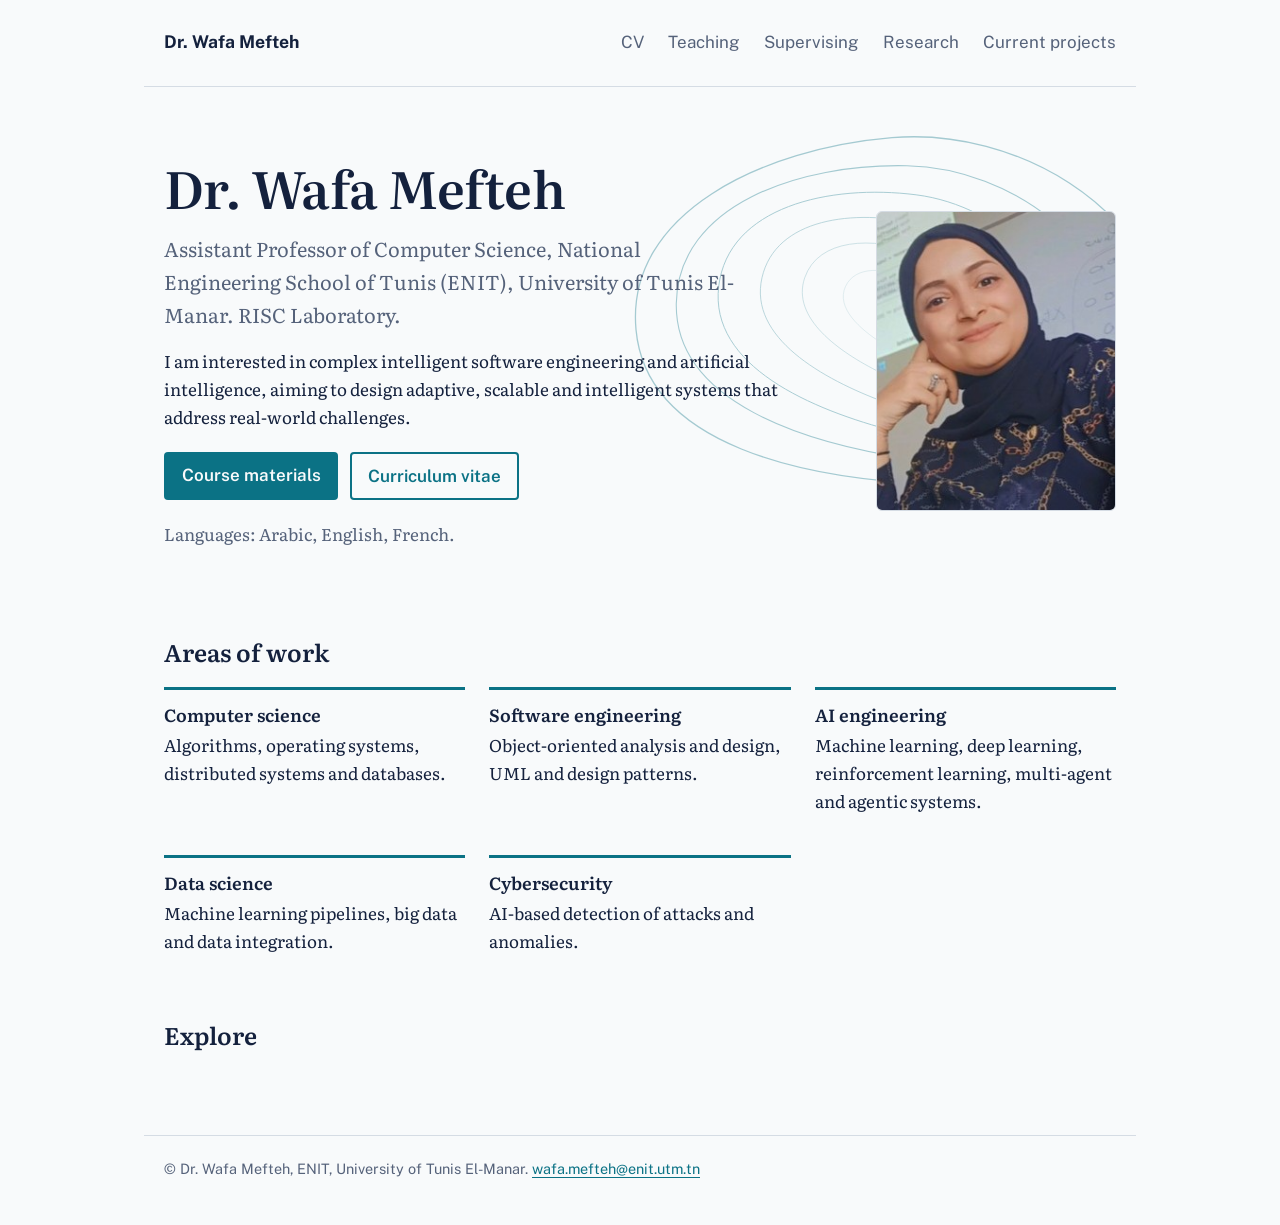
==== index.html @ ab9cebcf "Update index.html" ====
<!doctype html>
<html lang="en"><head><meta charset="utf-8"><meta name="viewport" content="width=device-width, initial-scale=1">
<title>Home | Dr. Wafa Mefteh</title><meta name="description" content="Lecturer and researcher in computer science and artificial intelligence at ENIT.">
<link rel="preconnect" href="https://fonts.googleapis.com"><link rel="preconnect" href="https://fonts.gstatic.com" crossorigin>
<link href="https://fonts.googleapis.com/css2?family=Literata:ital,wght@0,400;0,600;1,400&family=Public+Sans:wght@400;600;700&display=swap" rel="stylesheet">
<link rel="stylesheet" href="style.css"></head><body>
<header class="site-header"><a class="brand" href="index.html">Dr. Wafa Mefteh</a><nav aria-label="Main"><a href="cv.html">CV</a><a href="teaching.html">Teaching</a><a href="supervising.html">Supervising</a><a href="research.html">Research</a><a href="projects.html">Current projects</a></nav></header><main>
<section class="hero"><svg class="contours" viewBox="0 0 600 400" aria-hidden="true"><g id="c"><path d="M300 40C420 30 540 110 550 200C560 300 460 370 340 365C220 360 70 330 60 220C50 110 180 50 300 40Z"/></g><use href="#c" transform="translate(300 200) scale(0.84) rotate(6) translate(-300 -200)"/><use href="#c" transform="translate(300 200) scale(0.68) rotate(12) translate(-300 -200)"/><use href="#c" transform="translate(300 200) scale(0.52) rotate(18) translate(-300 -200)"/><use href="#c" transform="translate(300 200) scale(0.36) rotate(24) translate(-300 -200)"/><use href="#c" transform="translate(300 200) scale(0.2) rotate(30) translate(-300 -200)"/></svg><div class="hero-grid"><div>
<h1>Dr. Wafa Mefteh</h1>
<p class="lead">Assistant Professor of Computer Science, National Engineering School of Tunis (ENIT), University of Tunis El-Manar. RISC Laboratory.</p>
<p class="prose">I am interested in complex intelligent software engineering and artificial intelligence, aiming to design adaptive, scalable and intelligent systems that address real-world challenges.</p>
<div class="actions"><a class="button" href="teaching.html">Course materials</a><a class="button secondary" href="cv.html">Curriculum vitae</a></div>
<p class="muted">Languages: Arabic, English, French.</p></div>
<figure class="portrait"><img src="assets/photo.jpg" alt="Portrait of Dr. Wafa Mefteh" width="253" height="316"></figure></div></section>
<h2>Areas of work</h2><div class="themes"><div><h3>Computer science</h3><p>Algorithms, operating systems, distributed systems and databases.</p></div><div><h3>Software engineering</h3><p>Object-oriented analysis and design, UML and design patterns.</p></div><div><h3>AI engineering</h3><p>Machine learning, deep learning, reinforcement learning, multi-agent and agentic systems.</p></div><div><h3>Data science</h3><p>Machine learning pipelines, big data and data integration.</p></div><div><h3>Cybersecurity</h3><p>AI-based detection of attacks and anomalies.</p></div></div>
<h2>Explore</h2>
</main><footer>© Dr. Wafa Mefteh, ENIT, University of Tunis El-Manar. <a href="mailto:wafa.mefteh@enit.utm.tn">wafa.mefteh@enit.utm.tn</a></footer></body></html>
---- style.css ----
:root{--bg:#F8FAFB;--ink:#14213D;--muted:#55627A;--line:#D5DCE4;--accent:#0B7285;--soft:#E3F1F4}
@media (prefers-color-scheme:dark){:root{--bg:#0F1724;--ink:#E6ECF4;--muted:#9AA7BC;--line:#26324A;--accent:#5CC4D6;--soft:#16283A}}
*{box-sizing:border-box}
html{scroll-padding-top:4rem}
body{margin:0;background:var(--bg);color:var(--ink);font:1.0625rem/1.65 "Literata",Georgia,serif}
a{color:var(--accent);text-underline-offset:.2em}
a:focus-visible{outline:3px solid var(--accent);outline-offset:3px;border-radius:2px}
.site-header{display:flex;flex-wrap:wrap;gap:.5rem 2rem;justify-content:space-between;align-items:baseline;max-width:62rem;margin:0 auto;padding:1.5rem 1.25rem;border-bottom:1px solid var(--line);font-family:"Public Sans",system-ui,sans-serif}
.brand{font-weight:700;font-size:1.1rem;color:var(--ink);text-decoration:none}
nav{display:flex;gap:1.5rem}
nav a{color:var(--muted);text-decoration:none;padding:.25rem 0;border-bottom:2px solid transparent}
nav a:hover{color:var(--ink)}
nav a[aria-current]{color:var(--ink);border-color:var(--accent)}
main{max-width:62rem;margin:0 auto;padding:2.5rem 1.25rem 4rem}
.prose{max-width:44rem}
h1{font-size:clamp(2rem,5vw,3.2rem);line-height:1.12;margin:0 0 1rem;font-weight:600;letter-spacing:-.01em}
h2{font-size:1.5rem;margin:2.75rem 0 1rem;font-weight:600}
h3{font-size:1.1rem;margin:0 0 .15rem;font-weight:600}
p{margin:0 0 1rem}
.lead{font-size:1.25rem;color:var(--muted);max-width:36rem}
.muted{color:var(--muted)}
.hero{position:relative;padding:2rem 0 1.5rem;overflow:hidden}
.hero .contours{position:absolute;right:-6rem;top:-2rem;width:min(40rem,95vw);height:auto;z-index:0;fill:none;stroke:var(--accent);stroke-width:1.2;opacity:.35;pointer-events:none}
.hero>*:not(svg){position:relative;z-index:1}
.entry{display:grid;grid-template-columns:8rem 1fr;gap:.25rem 1.5rem;padding:1rem 0;border-top:1px solid var(--line)}
.entry .when{font-family:"Public Sans",system-ui,sans-serif;font-size:.9rem;color:var(--muted);padding-top:.2rem}
.entry p{margin:0 0 .4rem}
.links{display:flex;flex-wrap:wrap;gap:.4rem 1.25rem;font-family:"Public Sans",system-ui,sans-serif;font-size:.95rem}
.tags{font-family:"Public Sans",system-ui,sans-serif;font-size:.85rem;color:var(--muted)}
.button{display:inline-block;font-family:"Public Sans",system-ui,sans-serif;font-weight:600;background:var(--accent);color:var(--bg);padding:.6rem 1.1rem;border-radius:4px;text-decoration:none}
.button:hover{filter:brightness(1.1)}
.note{background:var(--soft);padding:1rem 1.25rem;border-radius:4px;font-family:"Public Sans",system-ui,sans-serif;font-size:.95rem}
.themes{display:grid;grid-template-columns:repeat(auto-fit,minmax(15rem,1fr));gap:1.5rem}
.themes div{border-top:3px solid var(--accent);padding-top:.6rem}
footer{max-width:62rem;margin:0 auto;padding:1.5rem 1.25rem 3rem;border-top:1px solid var(--line);color:var(--muted);font:.9rem "Public Sans",system-ui,sans-serif}
@media (max-width:40rem){.entry{grid-template-columns:1fr}}
@media (prefers-reduced-motion:no-preference){.hero .contours{animation:drift 60s linear infinite alternate}}
@keyframes drift{to{transform:translate(-1.5rem,.75rem) rotate(2deg)}}
.hero-grid{display:grid;grid-template-columns:1fr 15rem;gap:2.5rem;align-items:center}
.portrait{margin:0;aspect-ratio:4/5;background:var(--soft);border:1px solid var(--line);border-radius:6px;overflow:hidden}
.portrait img{width:100%;height:100%;object-fit:cover;display:block}
.actions{display:flex;flex-wrap:wrap;gap:.75rem;margin:1.25rem 0}
.button.secondary{background:transparent;color:var(--accent);border:2px solid var(--accent);padding:.5rem 1rem}
@media (max-width:40rem){.hero-grid{grid-template-columns:1fr}.portrait{max-width:12rem;order:-1}}
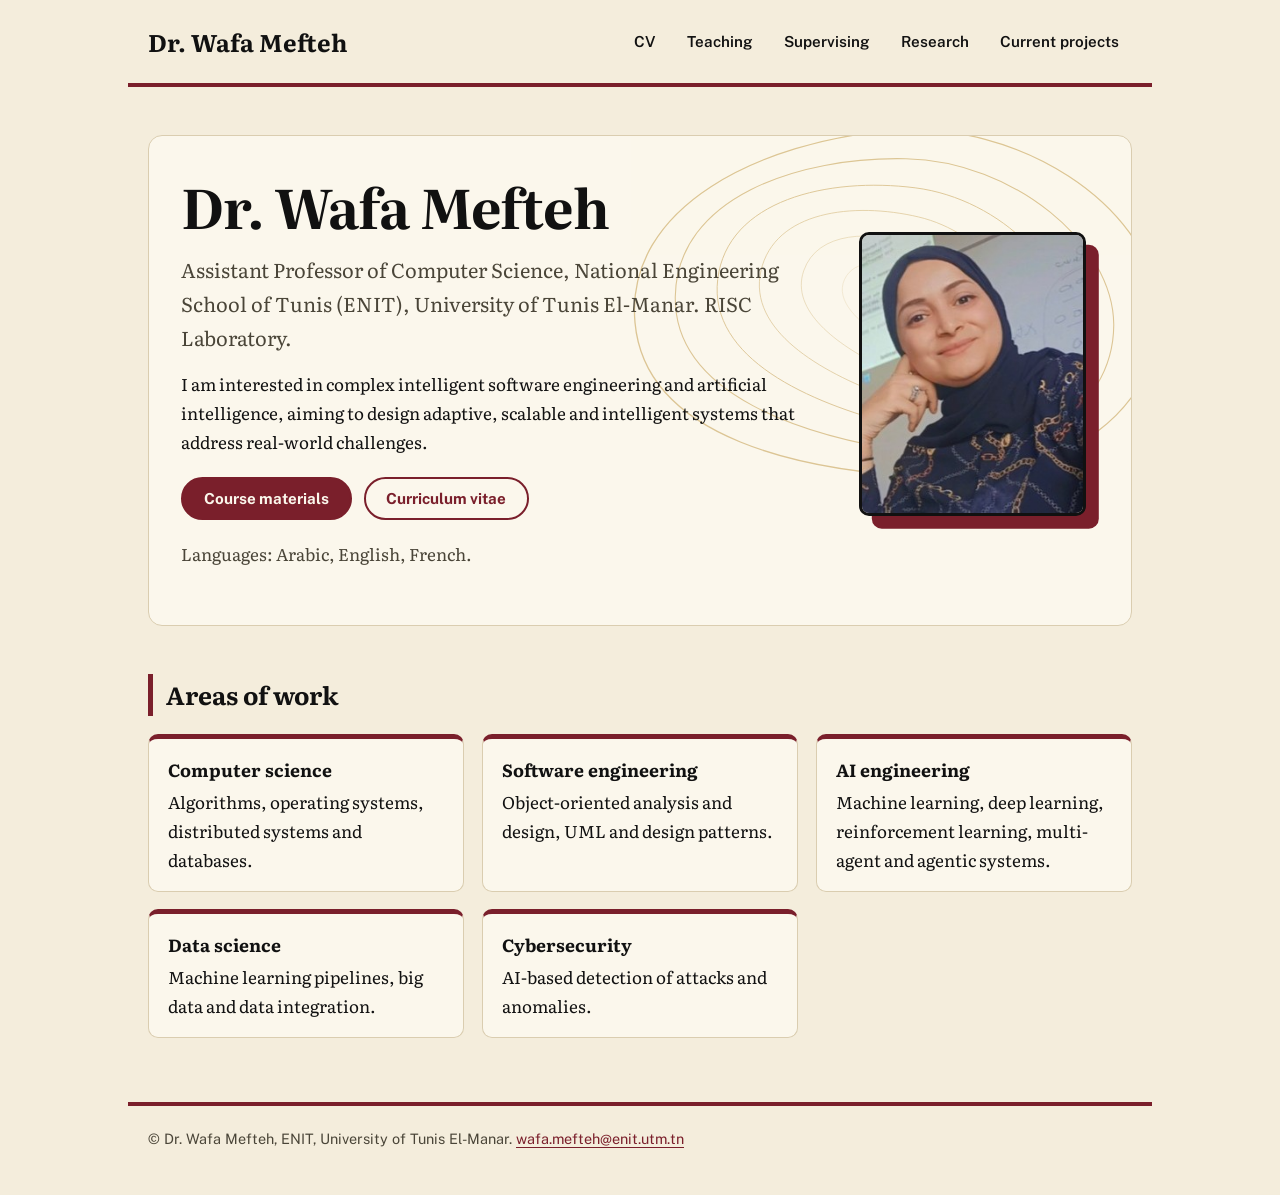
==== commit cfcbcb49: "Update index.html" ====
--- a/index.html
+++ b/index.html
@@ -13,5 +13,5 @@
 <p class="muted">Languages: Arabic, English, French.</p></div>
 <figure class="portrait"><img src="assets/photo.jpg" alt="Portrait of Dr. Wafa Mefteh" width="253" height="316"></figure></div></section>
 <h2>Areas of work</h2><div class="themes"><div><h3>Computer science</h3><p>Algorithms, operating systems, distributed systems and databases.</p></div><div><h3>Software engineering</h3><p>Object-oriented analysis and design, UML and design patterns.</p></div><div><h3>AI engineering</h3><p>Machine learning, deep learning, reinforcement learning, multi-agent and agentic systems.</p></div><div><h3>Data science</h3><p>Machine learning pipelines, big data and data integration.</p></div><div><h3>Cybersecurity</h3><p>AI-based detection of attacks and anomalies.</p></div></div>
-<h2>Explore</h2>
+
 </main><footer>© Dr. Wafa Mefteh, ENIT, University of Tunis El-Manar. <a href="mailto:wafa.mefteh@enit.utm.tn">wafa.mefteh@enit.utm.tn</a></footer></body></html>
--- a/style.css
+++ b/style.css
@@ -1,44 +1,48 @@
-:root{--bg:#F8FAFB;--ink:#14213D;--muted:#55627A;--line:#D5DCE4;--accent:#0B7285;--soft:#E3F1F4}
-@media (prefers-color-scheme:dark){:root{--bg:#0F1724;--ink:#E6ECF4;--muted:#9AA7BC;--line:#26324A;--accent:#5CC4D6;--soft:#16283A}}
+:root{--bg:#F4EDDC;--surface:#FBF7EC;--ink:#111;--muted:#4A4538;--line:#DACDB0;--accent:#7A1F2B;--gold:#B7892B}
 *{box-sizing:border-box}
 html{scroll-padding-top:4rem}
-body{margin:0;background:var(--bg);color:var(--ink);font:1.0625rem/1.65 "Literata",Georgia,serif}
+body{margin:0;background:var(--bg);color:var(--ink);font:1.0625rem/1.7 "Literata",Georgia,serif}
 a{color:var(--accent);text-underline-offset:.2em}
-a:focus-visible{outline:3px solid var(--accent);outline-offset:3px;border-radius:2px}
-.site-header{display:flex;flex-wrap:wrap;gap:.5rem 2rem;justify-content:space-between;align-items:baseline;max-width:62rem;margin:0 auto;padding:1.5rem 1.25rem;border-bottom:1px solid var(--line);font-family:"Public Sans",system-ui,sans-serif}
-.brand{font-weight:700;font-size:1.1rem;color:var(--ink);text-decoration:none}
-nav{display:flex;gap:1.5rem}
-nav a{color:var(--muted);text-decoration:none;padding:.25rem 0;border-bottom:2px solid transparent}
-nav a:hover{color:var(--ink)}
-nav a[aria-current]{color:var(--ink);border-color:var(--accent)}
-main{max-width:62rem;margin:0 auto;padding:2.5rem 1.25rem 4rem}
+a:hover{color:#4d1019}
+a:focus-visible{outline:3px solid var(--gold);outline-offset:3px;border-radius:2px}
+.site-header{display:flex;flex-wrap:wrap;gap:.5rem 2rem;justify-content:space-between;align-items:center;max-width:64rem;margin:0 auto;padding:1.4rem 1.25rem;border-bottom:4px solid var(--accent);font-family:"Public Sans",system-ui,sans-serif}
+.brand{font:700 1.5rem "Literata",Georgia,serif;color:var(--ink);text-decoration:none}
+nav{display:flex;flex-wrap:wrap;gap:.35rem}
+nav a{color:var(--ink);text-decoration:none;font-weight:600;font-size:.95rem;padding:.4rem .8rem;border-radius:999px}
+nav a:hover{background:var(--surface);color:var(--accent)}
+nav a[aria-current]{background:var(--accent);color:var(--surface)}
+main{max-width:64rem;margin:0 auto;padding:2.5rem 1.25rem 4rem}
 .prose{max-width:44rem}
-h1{font-size:clamp(2rem,5vw,3.2rem);line-height:1.12;margin:0 0 1rem;font-weight:600;letter-spacing:-.01em}
-h2{font-size:1.5rem;margin:2.75rem 0 1rem;font-weight:600}
-h3{font-size:1.1rem;margin:0 0 .15rem;font-weight:600}
+h1{font-size:clamp(2.2rem,5vw,3.4rem);line-height:1.1;margin:0 0 1rem;font-weight:700;letter-spacing:-.015em}
+h2{font-size:1.55rem;margin:3rem 0 1.1rem;font-weight:700;padding-left:.8rem;border-left:5px solid var(--accent)}
+h3{font-size:1.1rem;margin:0 0 .2rem;font-weight:700}
 p{margin:0 0 1rem}
-.lead{font-size:1.25rem;color:var(--muted);max-width:36rem}
+ul{padding-left:1.3rem;margin:0 0 1rem}
+li{margin:.4rem 0}
+li::marker{color:var(--accent)}
+.lead{font-size:1.25rem;color:var(--muted);max-width:38rem}
 .muted{color:var(--muted)}
-.hero{position:relative;padding:2rem 0 1.5rem;overflow:hidden}
-.hero .contours{position:absolute;right:-6rem;top:-2rem;width:min(40rem,95vw);height:auto;z-index:0;fill:none;stroke:var(--accent);stroke-width:1.2;opacity:.35;pointer-events:none}
+.hero{position:relative;overflow:hidden;background:var(--surface);border:1px solid var(--line);border-radius:14px;padding:2.5rem 2rem;margin-top:.5rem}
+.hero .contours{position:absolute;right:-5rem;top:-3rem;width:min(40rem,95vw);height:auto;z-index:0;fill:none;stroke:var(--gold);stroke-width:1.2;opacity:.45;pointer-events:none}
 .hero>*:not(svg){position:relative;z-index:1}
-.entry{display:grid;grid-template-columns:8rem 1fr;gap:.25rem 1.5rem;padding:1rem 0;border-top:1px solid var(--line)}
-.entry .when{font-family:"Public Sans",system-ui,sans-serif;font-size:.9rem;color:var(--muted);padding-top:.2rem}
+.hero-grid{display:grid;grid-template-columns:1fr 15rem;gap:2.5rem;align-items:center}
+.portrait{margin:0 .8rem .8rem 0;aspect-ratio:4/5;border:3px solid var(--ink);border-radius:10px;overflow:hidden;box-shadow:.8rem .8rem 0 var(--accent);background:var(--bg)}
+.portrait img{width:100%;height:100%;object-fit:cover;display:block}
+.entry{display:grid;grid-template-columns:8.5rem 1fr;gap:.25rem 1.5rem;padding:1.1rem 1.25rem;margin-bottom:.8rem;background:var(--surface);border:1px solid var(--line);border-radius:10px}
+.entry .when{font:700 .85rem "Public Sans",system-ui,sans-serif;color:var(--accent);padding-top:.25rem}
 .entry p{margin:0 0 .4rem}
-.links{display:flex;flex-wrap:wrap;gap:.4rem 1.25rem;font-family:"Public Sans",system-ui,sans-serif;font-size:.95rem}
-.tags{font-family:"Public Sans",system-ui,sans-serif;font-size:.85rem;color:var(--muted)}
-.button{display:inline-block;font-family:"Public Sans",system-ui,sans-serif;font-weight:600;background:var(--accent);color:var(--bg);padding:.6rem 1.1rem;border-radius:4px;text-decoration:none}
-.button:hover{filter:brightness(1.1)}
-.note{background:var(--soft);padding:1rem 1.25rem;border-radius:4px;font-family:"Public Sans",system-ui,sans-serif;font-size:.95rem}
-.themes{display:grid;grid-template-columns:repeat(auto-fit,minmax(15rem,1fr));gap:1.5rem}
-.themes div{border-top:3px solid var(--accent);padding-top:.6rem}
-footer{max-width:62rem;margin:0 auto;padding:1.5rem 1.25rem 3rem;border-top:1px solid var(--line);color:var(--muted);font:.9rem "Public Sans",system-ui,sans-serif}
-@media (max-width:40rem){.entry{grid-template-columns:1fr}}
+.links{display:flex;flex-wrap:wrap;gap:.4rem 1.25rem;font:600 .95rem "Public Sans",system-ui,sans-serif}
+.tags{font:.85rem "Public Sans",system-ui,sans-serif;color:var(--muted)}
+.actions{display:flex;flex-wrap:wrap;gap:.75rem;margin:1.25rem 0}
+.button{display:inline-block;font:700 .95rem "Public Sans",system-ui,sans-serif;background:var(--accent);color:var(--surface);padding:.7rem 1.3rem;border-radius:999px;text-decoration:none;border:2px solid var(--accent)}
+.button:hover{background:#4d1019;border-color:#4d1019;color:var(--surface)}
+.button.secondary{background:transparent;color:var(--accent)}
+.button.secondary:hover{background:var(--accent);color:var(--surface)}
+.note{background:var(--surface);border-left:5px solid var(--gold);padding:1rem 1.25rem;border-radius:6px;font:.95rem "Public Sans",system-ui,sans-serif}
+.themes{display:grid;grid-template-columns:repeat(auto-fit,minmax(15rem,1fr));gap:1.1rem}
+.themes div{background:var(--surface);border:1px solid var(--line);border-top:5px solid var(--accent);border-radius:10px;padding:1rem 1.2rem}
+.themes p{margin:0}
+footer{max-width:64rem;margin:0 auto;padding:1.5rem 1.25rem 3rem;border-top:4px solid var(--accent);color:var(--muted);font:.9rem "Public Sans",system-ui,sans-serif}
+@media (max-width:40rem){.entry{grid-template-columns:1fr}.hero{padding:1.5rem 1.1rem}.hero-grid{grid-template-columns:1fr}.portrait{max-width:12rem;order:-1}}
 @media (prefers-reduced-motion:no-preference){.hero .contours{animation:drift 60s linear infinite alternate}}
 @keyframes drift{to{transform:translate(-1.5rem,.75rem) rotate(2deg)}}
-.hero-grid{display:grid;grid-template-columns:1fr 15rem;gap:2.5rem;align-items:center}
-.portrait{margin:0;aspect-ratio:4/5;background:var(--soft);border:1px solid var(--line);border-radius:6px;overflow:hidden}
-.portrait img{width:100%;height:100%;object-fit:cover;display:block}
-.actions{display:flex;flex-wrap:wrap;gap:.75rem;margin:1.25rem 0}
-.button.secondary{background:transparent;color:var(--accent);border:2px solid var(--accent);padding:.5rem 1rem}
-@media (max-width:40rem){.hero-grid{grid-template-columns:1fr}.portrait{max-width:12rem;order:-1}}
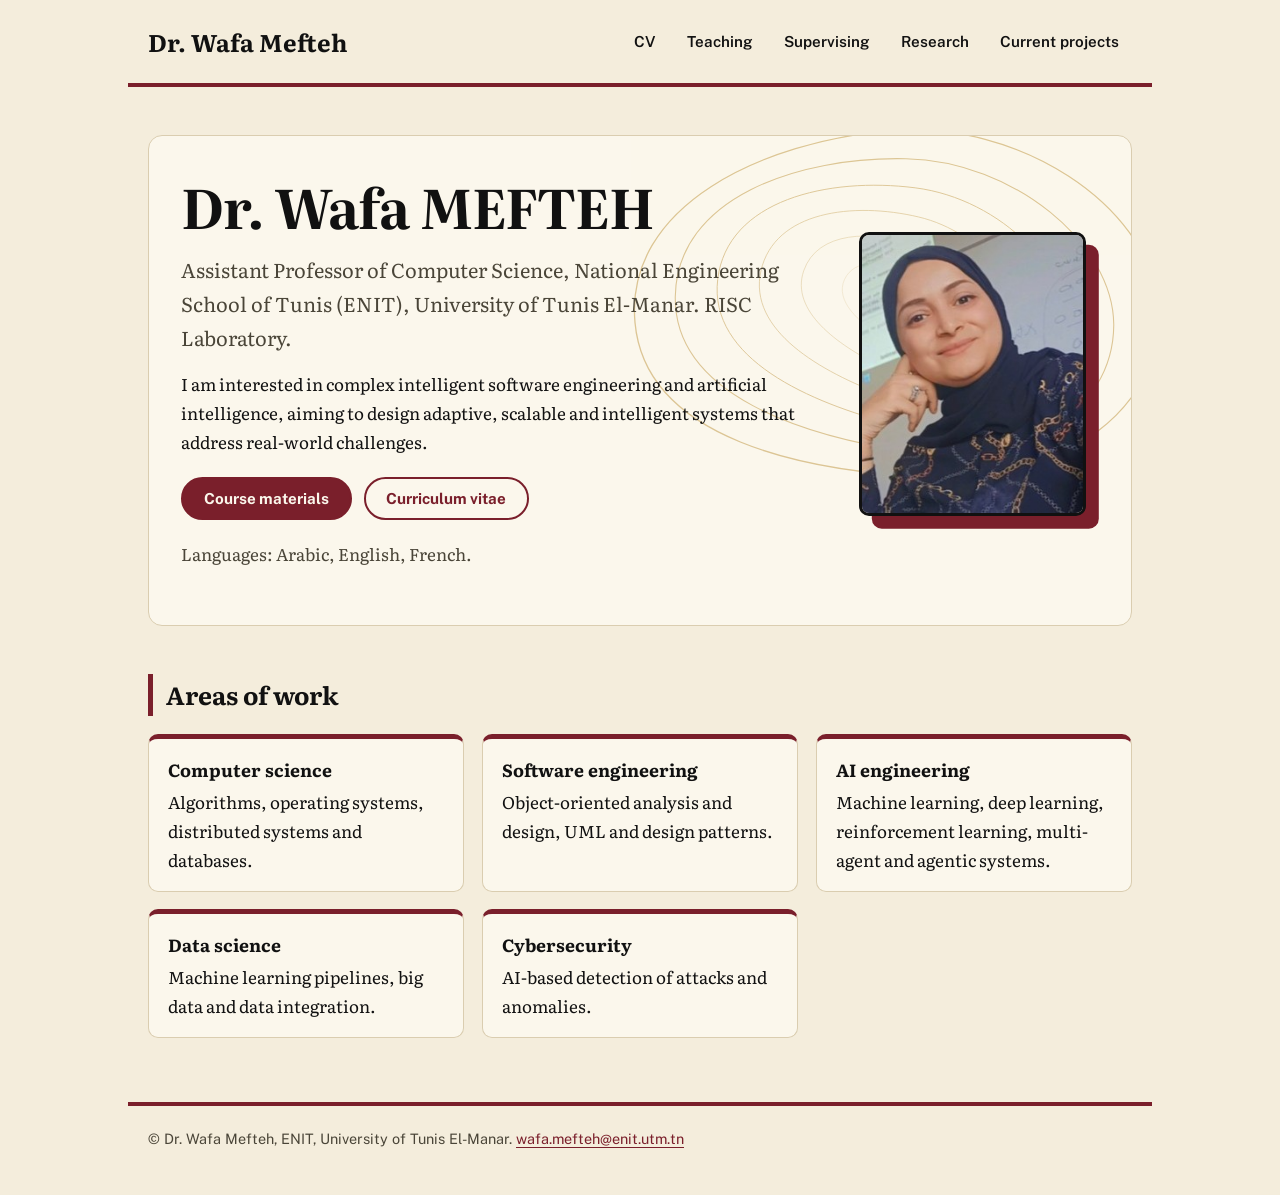
==== commit 6984e446: "Update index.html" ====
--- a/index.html
+++ b/index.html
@@ -1,12 +1,12 @@
 <!doctype html>
 <html lang="en"><head><meta charset="utf-8"><meta name="viewport" content="width=device-width, initial-scale=1">
-<title>Home | Dr. Wafa Mefteh</title><meta name="description" content="Lecturer and researcher in computer science and artificial intelligence at ENIT.">
+<title>Home | Dr. Wafa MEFTEH</title><meta name="description" content="Lecturer and researcher in computer science and artificial intelligence at ENIT.">
 <link rel="preconnect" href="https://fonts.googleapis.com"><link rel="preconnect" href="https://fonts.gstatic.com" crossorigin>
 <link href="https://fonts.googleapis.com/css2?family=Literata:ital,wght@0,400;0,600;1,400&family=Public+Sans:wght@400;600;700&display=swap" rel="stylesheet">
 <link rel="stylesheet" href="style.css"></head><body>
 <header class="site-header"><a class="brand" href="index.html">Dr. Wafa Mefteh</a><nav aria-label="Main"><a href="cv.html">CV</a><a href="teaching.html">Teaching</a><a href="supervising.html">Supervising</a><a href="research.html">Research</a><a href="projects.html">Current projects</a></nav></header><main>
 <section class="hero"><svg class="contours" viewBox="0 0 600 400" aria-hidden="true"><g id="c"><path d="M300 40C420 30 540 110 550 200C560 300 460 370 340 365C220 360 70 330 60 220C50 110 180 50 300 40Z"/></g><use href="#c" transform="translate(300 200) scale(0.84) rotate(6) translate(-300 -200)"/><use href="#c" transform="translate(300 200) scale(0.68) rotate(12) translate(-300 -200)"/><use href="#c" transform="translate(300 200) scale(0.52) rotate(18) translate(-300 -200)"/><use href="#c" transform="translate(300 200) scale(0.36) rotate(24) translate(-300 -200)"/><use href="#c" transform="translate(300 200) scale(0.2) rotate(30) translate(-300 -200)"/></svg><div class="hero-grid"><div>
-<h1>Dr. Wafa Mefteh</h1>
+<h1>Dr. Wafa MEFTEH</h1>
 <p class="lead">Assistant Professor of Computer Science, National Engineering School of Tunis (ENIT), University of Tunis El-Manar. RISC Laboratory.</p>
 <p class="prose">I am interested in complex intelligent software engineering and artificial intelligence, aiming to design adaptive, scalable and intelligent systems that address real-world challenges.</p>
 <div class="actions"><a class="button" href="teaching.html">Course materials</a><a class="button secondary" href="cv.html">Curriculum vitae</a></div>
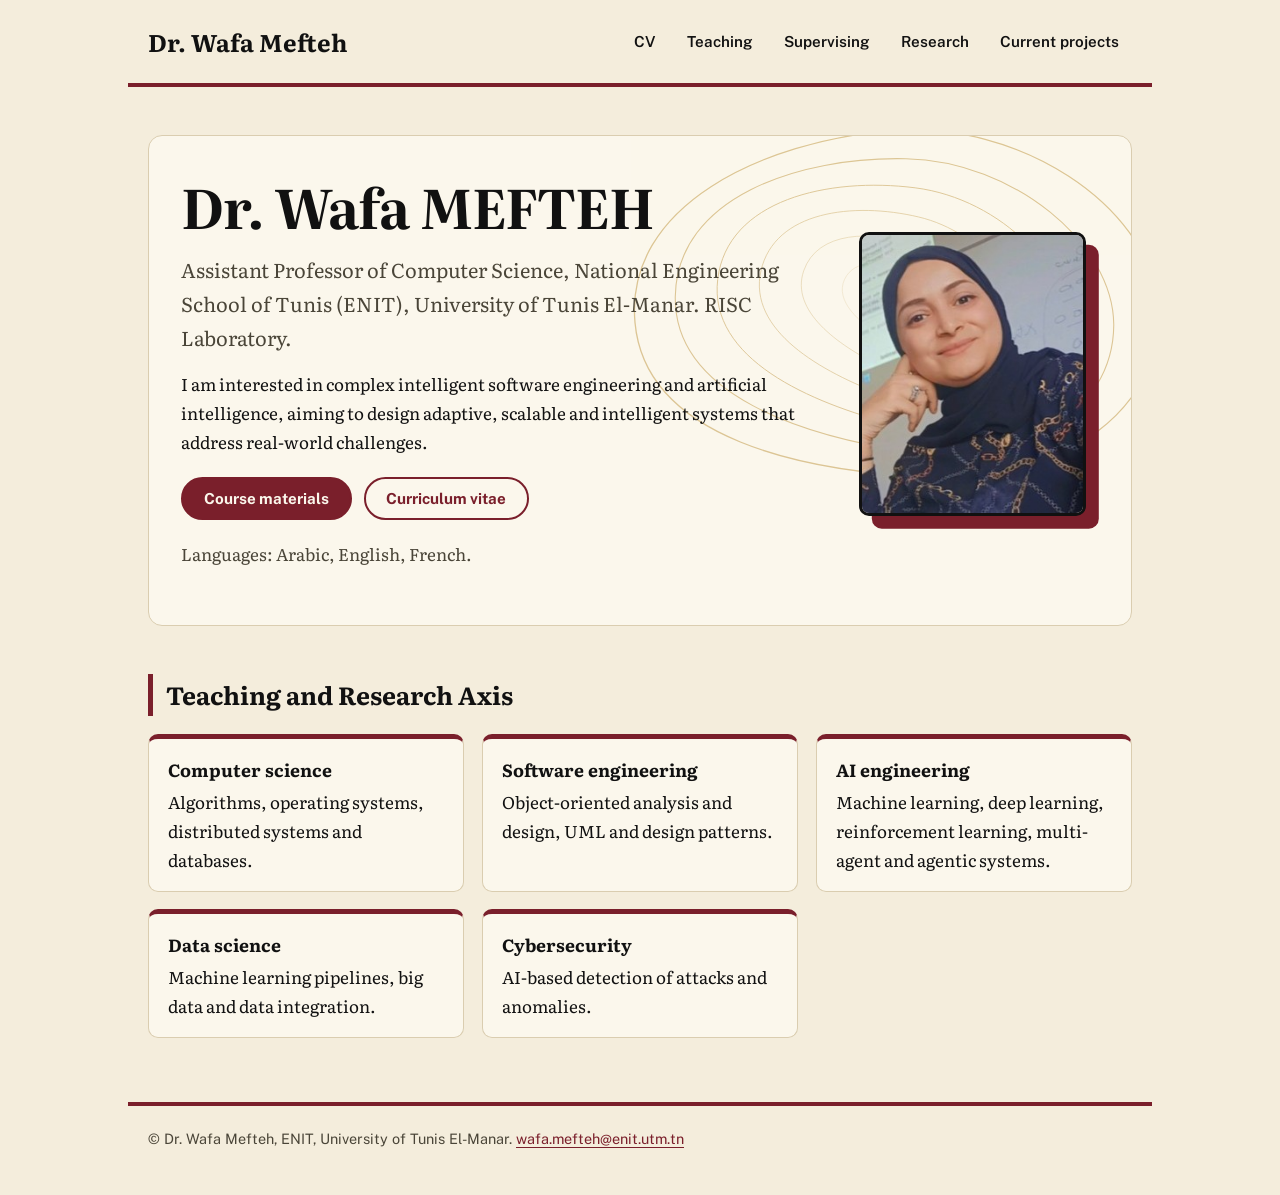
==== commit f7402631: "Update index.html" ====
--- a/index.html
+++ b/index.html
@@ -12,6 +12,6 @@
 <div class="actions"><a class="button" href="teaching.html">Course materials</a><a class="button secondary" href="cv.html">Curriculum vitae</a></div>
 <p class="muted">Languages: Arabic, English, French.</p></div>
 <figure class="portrait"><img src="assets/photo.jpg" alt="Portrait of Dr. Wafa Mefteh" width="253" height="316"></figure></div></section>
-<h2>Areas of work</h2><div class="themes"><div><h3>Computer science</h3><p>Algorithms, operating systems, distributed systems and databases.</p></div><div><h3>Software engineering</h3><p>Object-oriented analysis and design, UML and design patterns.</p></div><div><h3>AI engineering</h3><p>Machine learning, deep learning, reinforcement learning, multi-agent and agentic systems.</p></div><div><h3>Data science</h3><p>Machine learning pipelines, big data and data integration.</p></div><div><h3>Cybersecurity</h3><p>AI-based detection of attacks and anomalies.</p></div></div>
+<h2>Teaching and Research Axis</h2><div class="themes"><div><h3>Computer science</h3><p>Algorithms, operating systems, distributed systems and databases.</p></div><div><h3>Software engineering</h3><p>Object-oriented analysis and design, UML and design patterns.</p></div><div><h3>AI engineering</h3><p>Machine learning, deep learning, reinforcement learning, multi-agent and agentic systems.</p></div><div><h3>Data science</h3><p>Machine learning pipelines, big data and data integration.</p></div><div><h3>Cybersecurity</h3><p>AI-based detection of attacks and anomalies.</p></div></div>
 
 </main><footer>© Dr. Wafa Mefteh, ENIT, University of Tunis El-Manar. <a href="mailto:wafa.mefteh@enit.utm.tn">wafa.mefteh@enit.utm.tn</a></footer></body></html>
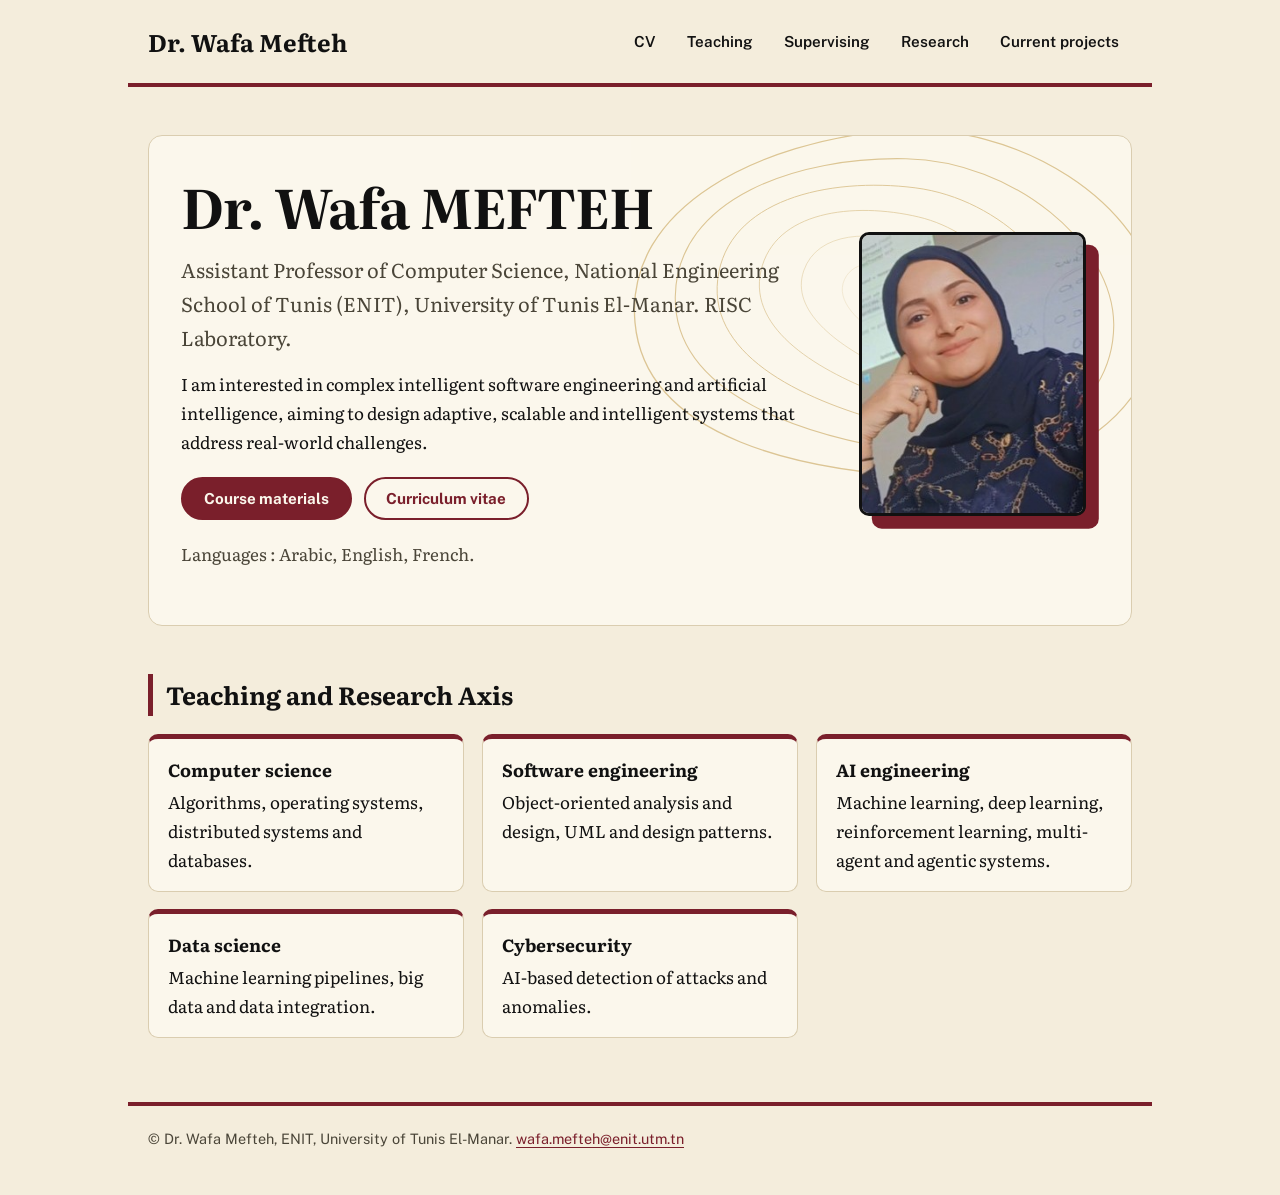
==== commit b7db766c: "Update index.html" ====
--- a/index.html
+++ b/index.html
@@ -10,7 +10,7 @@
 <p class="lead">Assistant Professor of Computer Science, National Engineering School of Tunis (ENIT), University of Tunis El-Manar. RISC Laboratory.</p>
 <p class="prose">I am interested in complex intelligent software engineering and artificial intelligence, aiming to design adaptive, scalable and intelligent systems that address real-world challenges.</p>
 <div class="actions"><a class="button" href="teaching.html">Course materials</a><a class="button secondary" href="cv.html">Curriculum vitae</a></div>
-<p class="muted">Languages: Arabic, English, French.</p></div>
+<p class="muted">Languages : Arabic, English, French.</p></div>
 <figure class="portrait"><img src="assets/photo.jpg" alt="Portrait of Dr. Wafa Mefteh" width="253" height="316"></figure></div></section>
 <h2>Teaching and Research Axis</h2><div class="themes"><div><h3>Computer science</h3><p>Algorithms, operating systems, distributed systems and databases.</p></div><div><h3>Software engineering</h3><p>Object-oriented analysis and design, UML and design patterns.</p></div><div><h3>AI engineering</h3><p>Machine learning, deep learning, reinforcement learning, multi-agent and agentic systems.</p></div><div><h3>Data science</h3><p>Machine learning pipelines, big data and data integration.</p></div><div><h3>Cybersecurity</h3><p>AI-based detection of attacks and anomalies.</p></div></div>
 
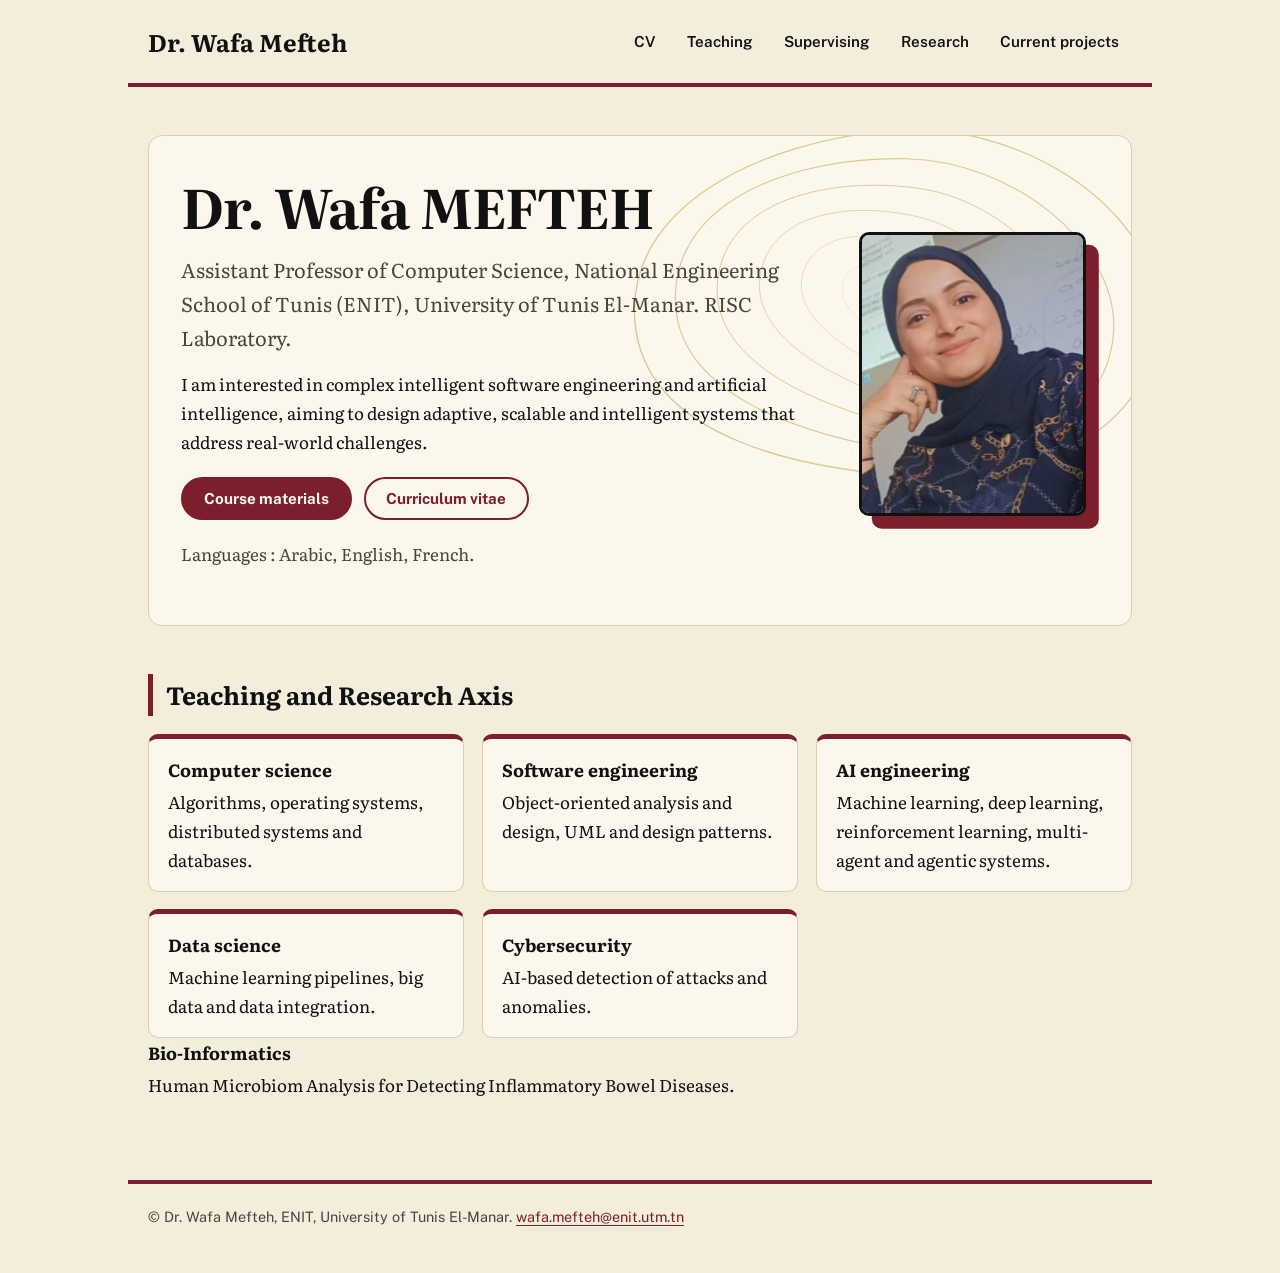
==== commit 0dcfa692: "Update index.html" ====
--- a/index.html
+++ b/index.html
@@ -12,6 +12,6 @@
 <div class="actions"><a class="button" href="teaching.html">Course materials</a><a class="button secondary" href="cv.html">Curriculum vitae</a></div>
 <p class="muted">Languages : Arabic, English, French.</p></div>
 <figure class="portrait"><img src="assets/photo.jpg" alt="Portrait of Dr. Wafa Mefteh" width="253" height="316"></figure></div></section>
-<h2>Teaching and Research Axis</h2><div class="themes"><div><h3>Computer science</h3><p>Algorithms, operating systems, distributed systems and databases.</p></div><div><h3>Software engineering</h3><p>Object-oriented analysis and design, UML and design patterns.</p></div><div><h3>AI engineering</h3><p>Machine learning, deep learning, reinforcement learning, multi-agent and agentic systems.</p></div><div><h3>Data science</h3><p>Machine learning pipelines, big data and data integration.</p></div><div><h3>Cybersecurity</h3><p>AI-based detection of attacks and anomalies.</p></div></div>
+<h2>Teaching and Research Axis</h2><div class="themes"><div><h3>Computer science</h3><p>Algorithms, operating systems, distributed systems and databases.</p></div><div><h3>Software engineering</h3><p>Object-oriented analysis and design, UML and design patterns.</p></div><div><h3>AI engineering</h3><p>Machine learning, deep learning, reinforcement learning, multi-agent and agentic systems.</p></div><div><h3>Data science</h3><p>Machine learning pipelines, big data and data integration.</p></div><div><h3>Cybersecurity</h3><p>AI-based detection of attacks and anomalies.</p></div></div><h3>Bio-Informatics</h3><p>Human Microbiom Analysis for Detecting Inflammatory Bowel Diseases.</p></div></div>
 
 </main><footer>© Dr. Wafa Mefteh, ENIT, University of Tunis El-Manar. <a href="mailto:wafa.mefteh@enit.utm.tn">wafa.mefteh@enit.utm.tn</a></footer></body></html>
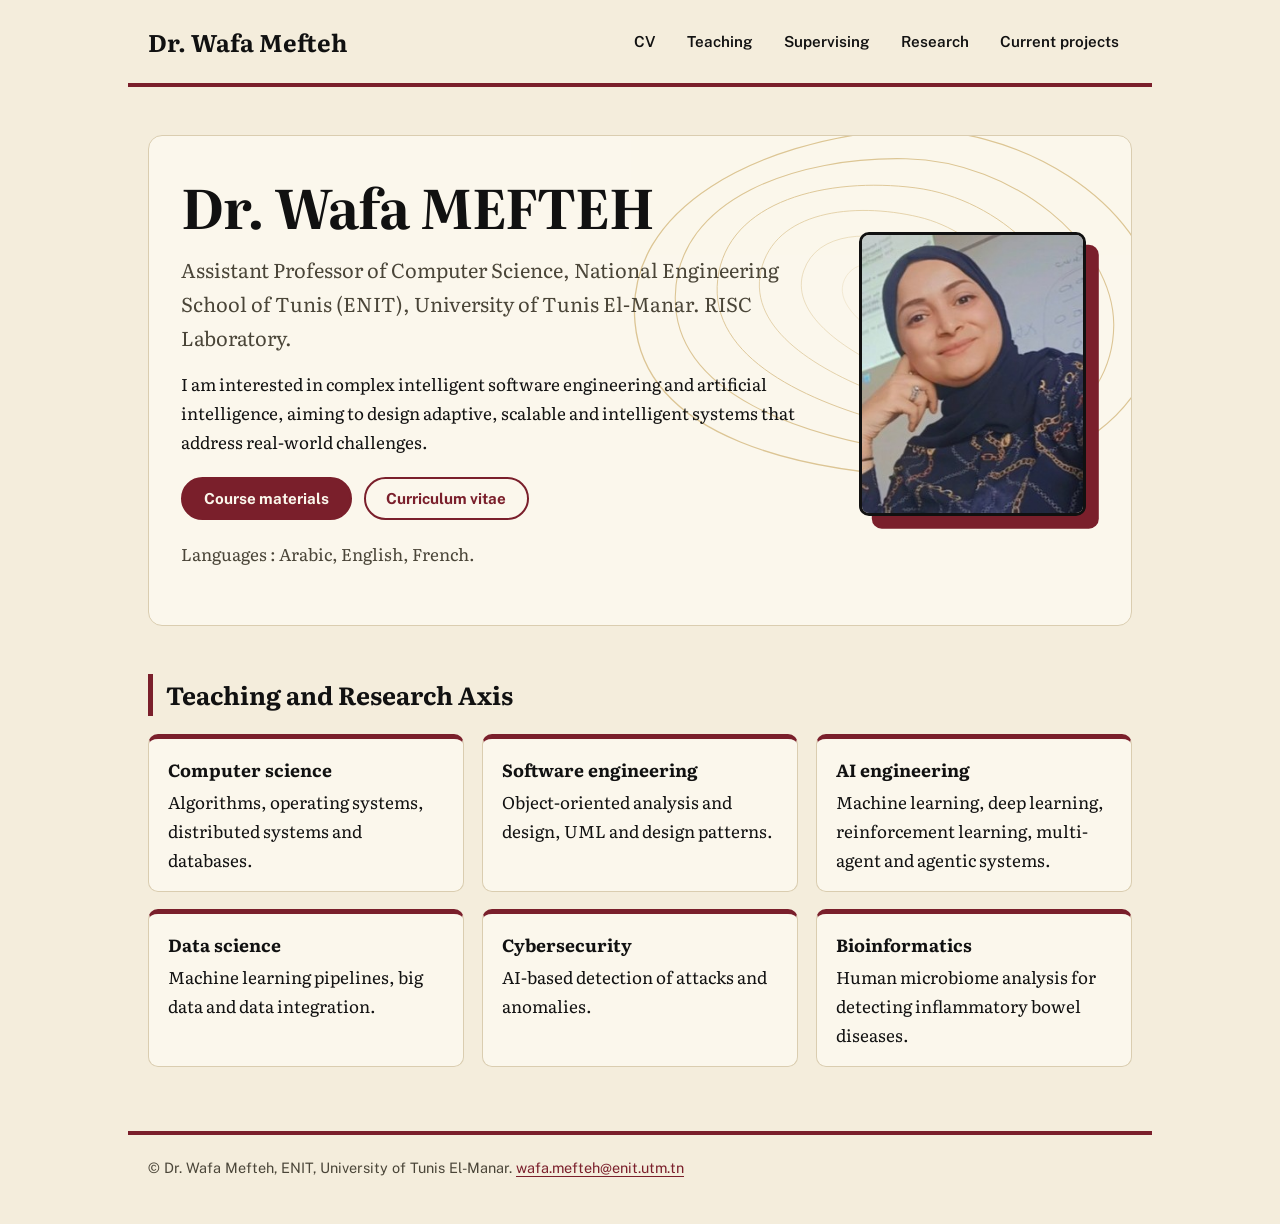
==== commit 7e8dc025: "Update index.html" ====
--- a/index.html
+++ b/index.html
@@ -12,6 +12,14 @@
 <div class="actions"><a class="button" href="teaching.html">Course materials</a><a class="button secondary" href="cv.html">Curriculum vitae</a></div>
 <p class="muted">Languages : Arabic, English, French.</p></div>
 <figure class="portrait"><img src="assets/photo.jpg" alt="Portrait of Dr. Wafa Mefteh" width="253" height="316"></figure></div></section>
-<h2>Teaching and Research Axis</h2><div class="themes"><div><h3>Computer science</h3><p>Algorithms, operating systems, distributed systems and databases.</p></div><div><h3>Software engineering</h3><p>Object-oriented analysis and design, UML and design patterns.</p></div><div><h3>AI engineering</h3><p>Machine learning, deep learning, reinforcement learning, multi-agent and agentic systems.</p></div><div><h3>Data science</h3><p>Machine learning pipelines, big data and data integration.</p></div><div><h3>Cybersecurity</h3><p>AI-based detection of attacks and anomalies.</p></div></div><h3>Bio-Informatics</h3><p>Human Microbiom Analysis for Detecting Inflammatory Bowel Diseases.</p></div></div>
+<h2>Teaching and Research Axis</h2>
+<div class="themes">
+<div><h3>Computer science</h3><p>Algorithms, operating systems, distributed systems and databases.</p></div>
+<div><h3>Software engineering</h3><p>Object-oriented analysis and design, UML and design patterns.</p></div>
+<div><h3>AI engineering</h3><p>Machine learning, deep learning, reinforcement learning, multi-agent and agentic systems.</p></div>
+<div><h3>Data science</h3><p>Machine learning pipelines, big data and data integration.</p></div>
+<div><h3>Cybersecurity</h3><p>AI-based detection of attacks and anomalies.</p></div>
+<div><h3>Bioinformatics</h3><p>Human microbiome analysis for detecting inflammatory bowel diseases.</p></div>
+</div>
 
 </main><footer>© Dr. Wafa Mefteh, ENIT, University of Tunis El-Manar. <a href="mailto:wafa.mefteh@enit.utm.tn">wafa.mefteh@enit.utm.tn</a></footer></body></html>
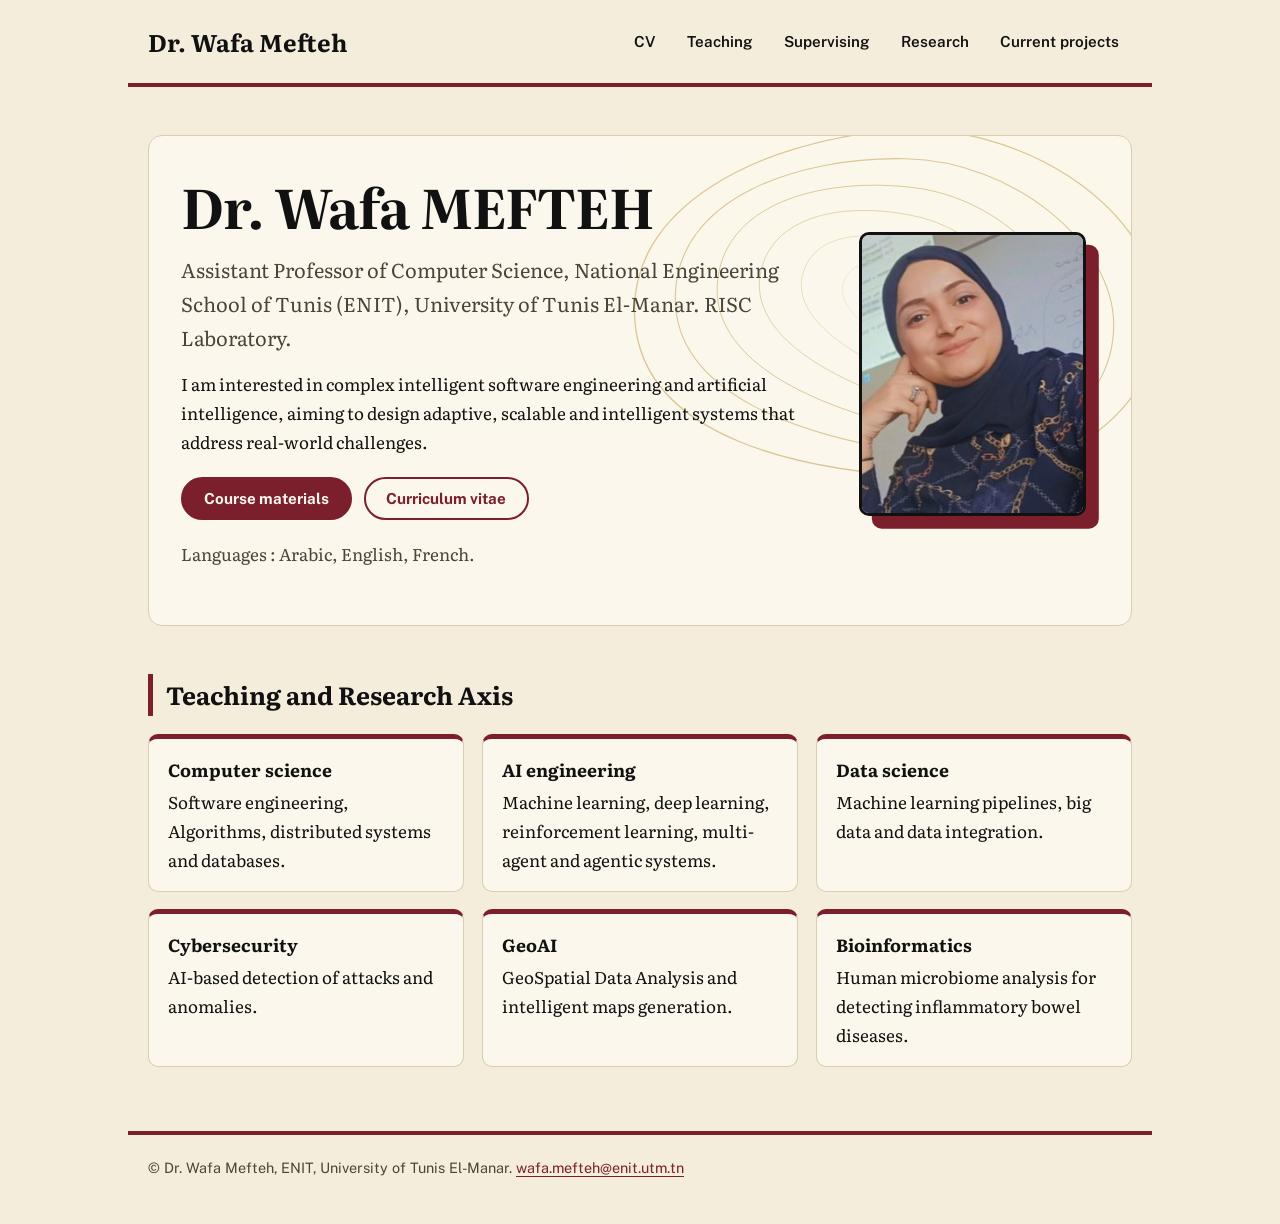
==== commit 4ee69442: "Update index.html" ====
--- a/index.html
+++ b/index.html
@@ -14,11 +14,11 @@
 <figure class="portrait"><img src="assets/photo.jpg" alt="Portrait of Dr. Wafa Mefteh" width="253" height="316"></figure></div></section>
 <h2>Teaching and Research Axis</h2>
 <div class="themes">
-<div><h3>Computer science</h3><p>Algorithms, operating systems, distributed systems and databases.</p></div>
-<div><h3>Software engineering</h3><p>Object-oriented analysis and design, UML and design patterns.</p></div>
+<div><h3>Computer science</h3><p>Software engineering, Algorithms, distributed systems and databases.</p></div>
 <div><h3>AI engineering</h3><p>Machine learning, deep learning, reinforcement learning, multi-agent and agentic systems.</p></div>
 <div><h3>Data science</h3><p>Machine learning pipelines, big data and data integration.</p></div>
 <div><h3>Cybersecurity</h3><p>AI-based detection of attacks and anomalies.</p></div>
+<div><h3>GeoAI</h3><p>GeoSpatial Data Analysis and intelligent maps generation.</p></div>
 <div><h3>Bioinformatics</h3><p>Human microbiome analysis for detecting inflammatory bowel diseases.</p></div>
 </div>
 
